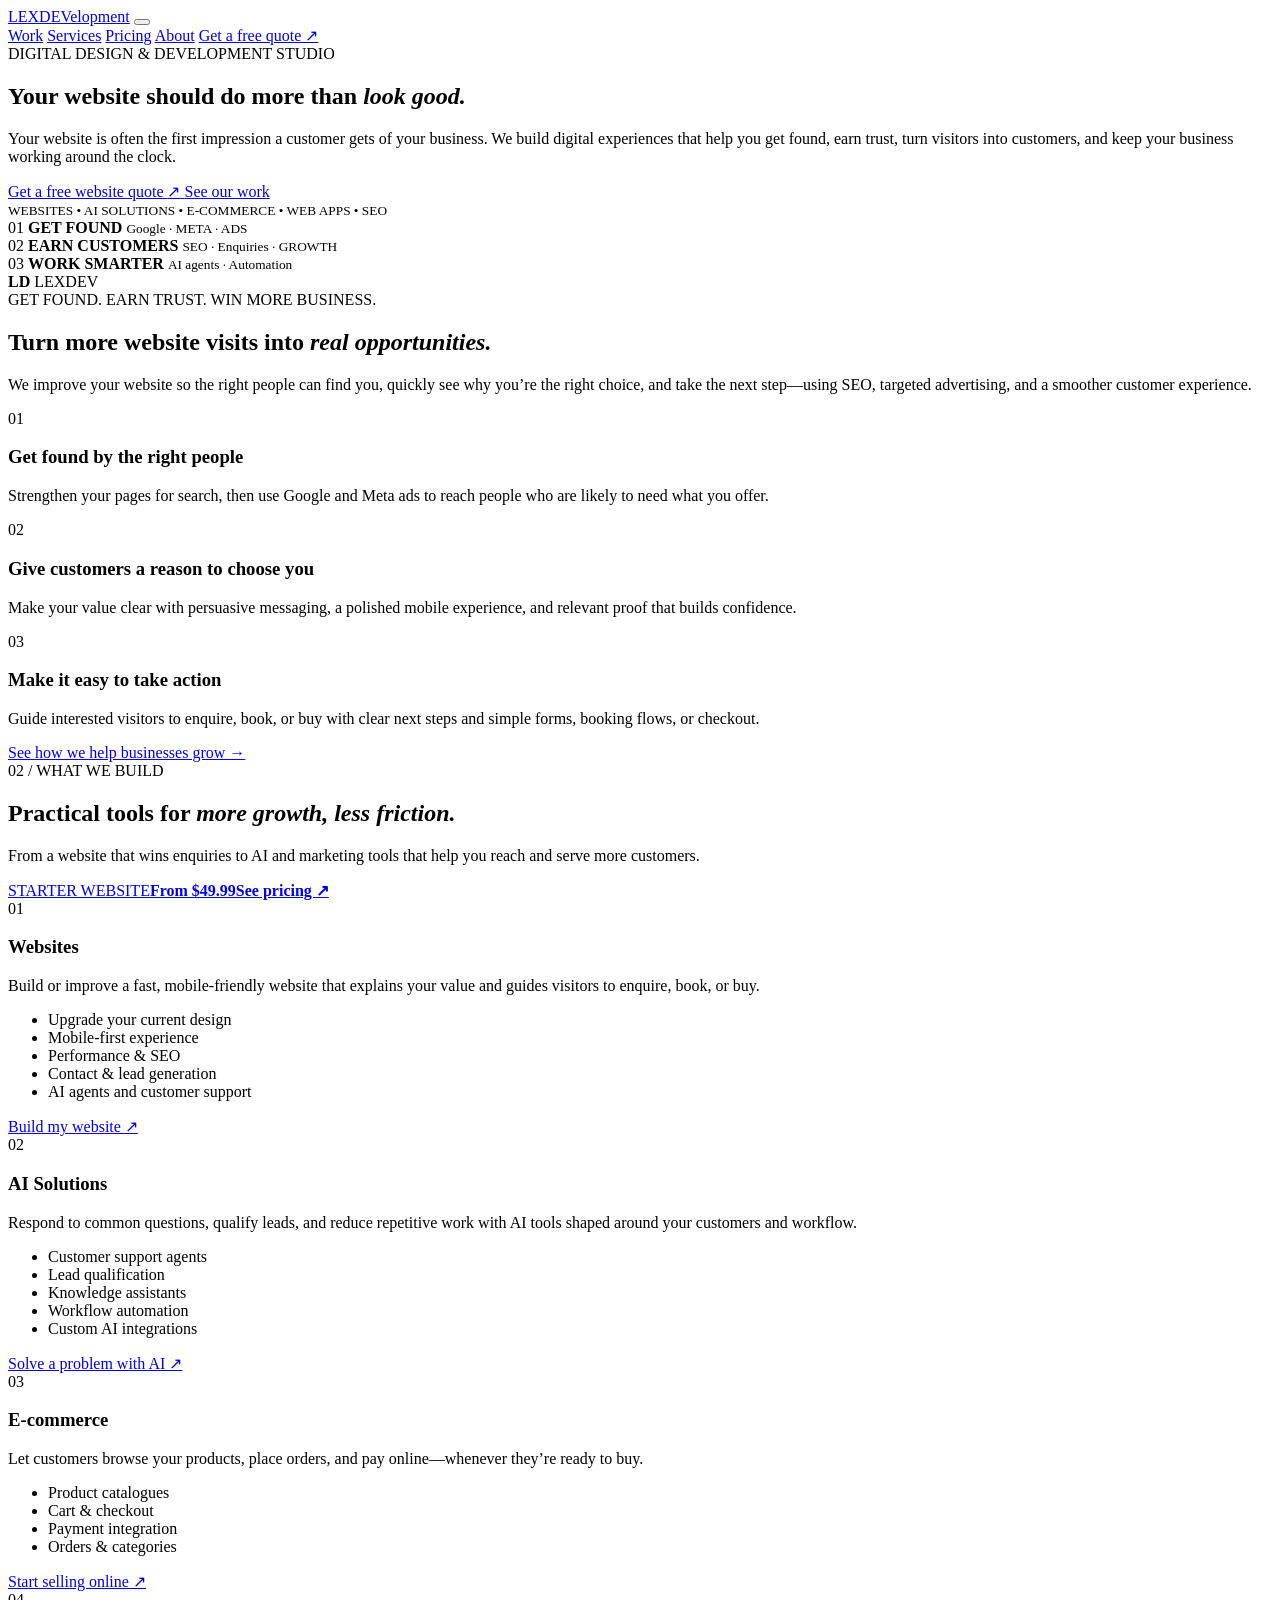
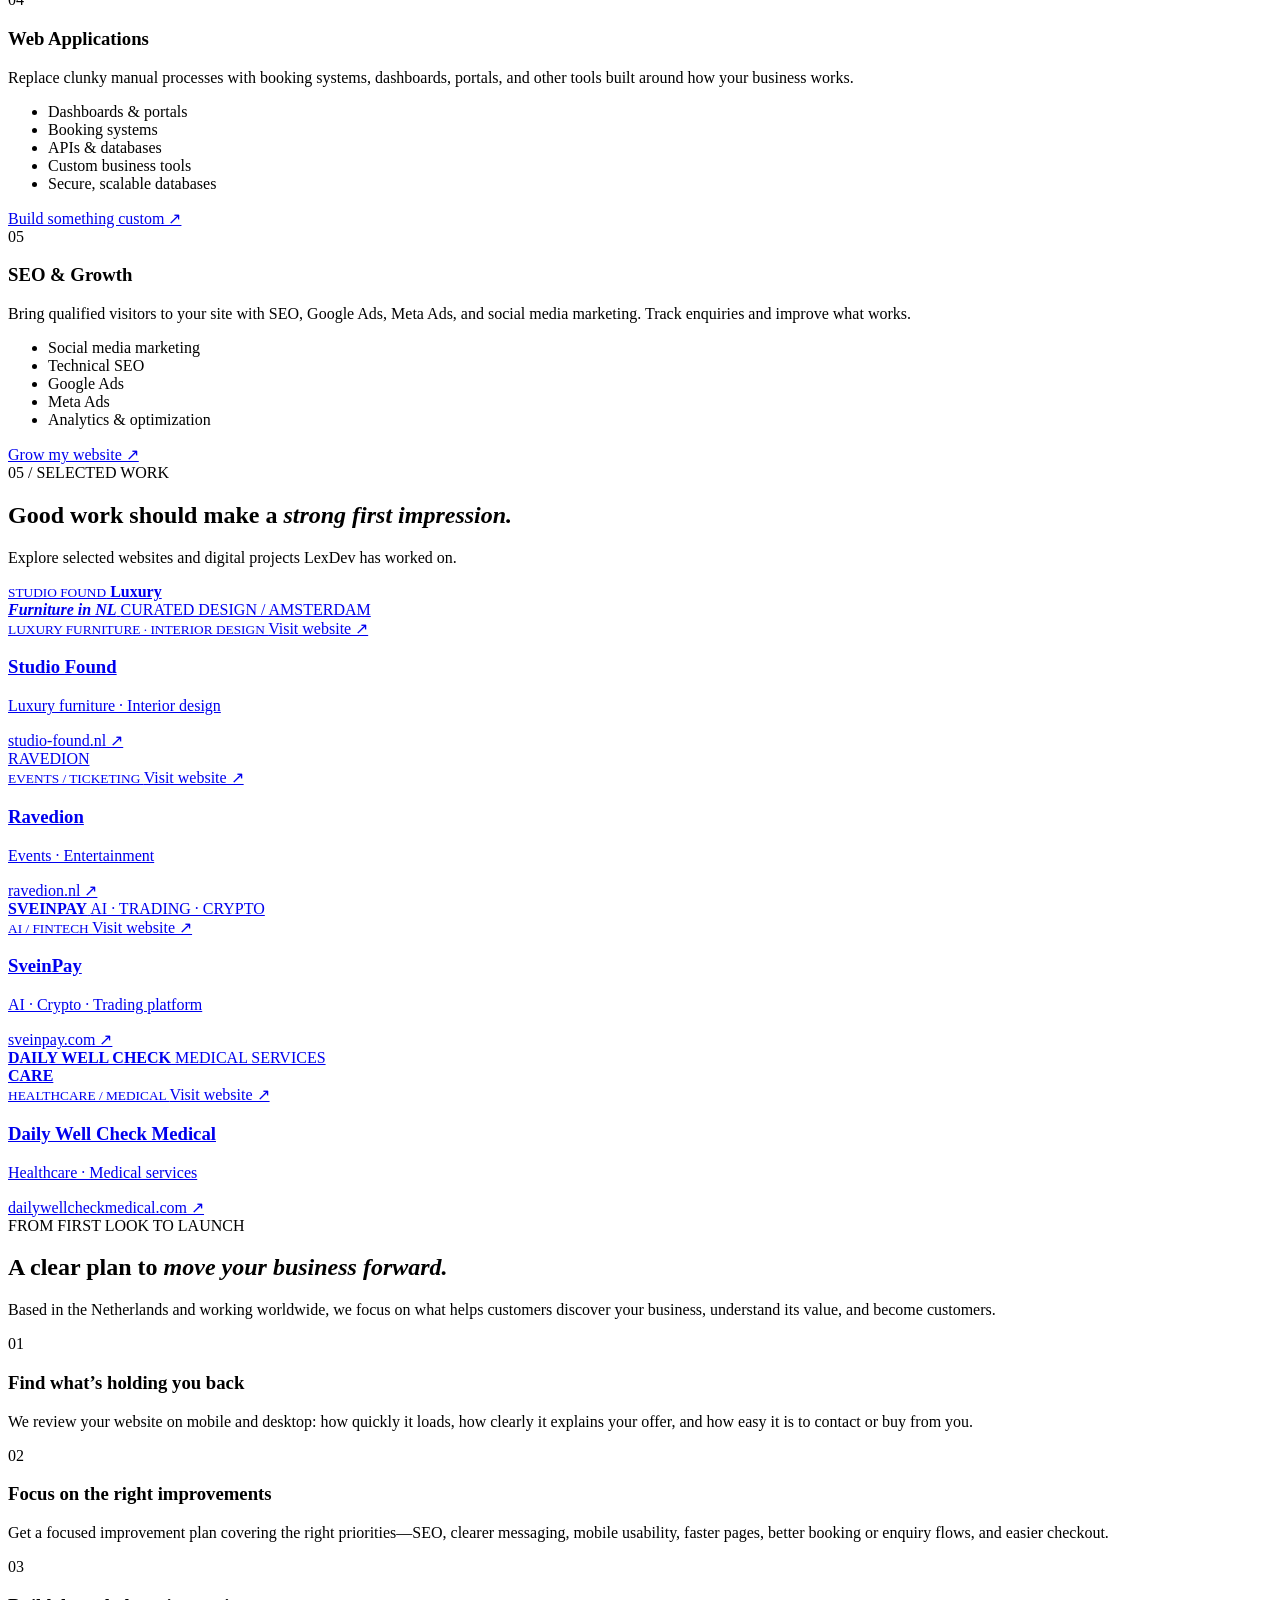
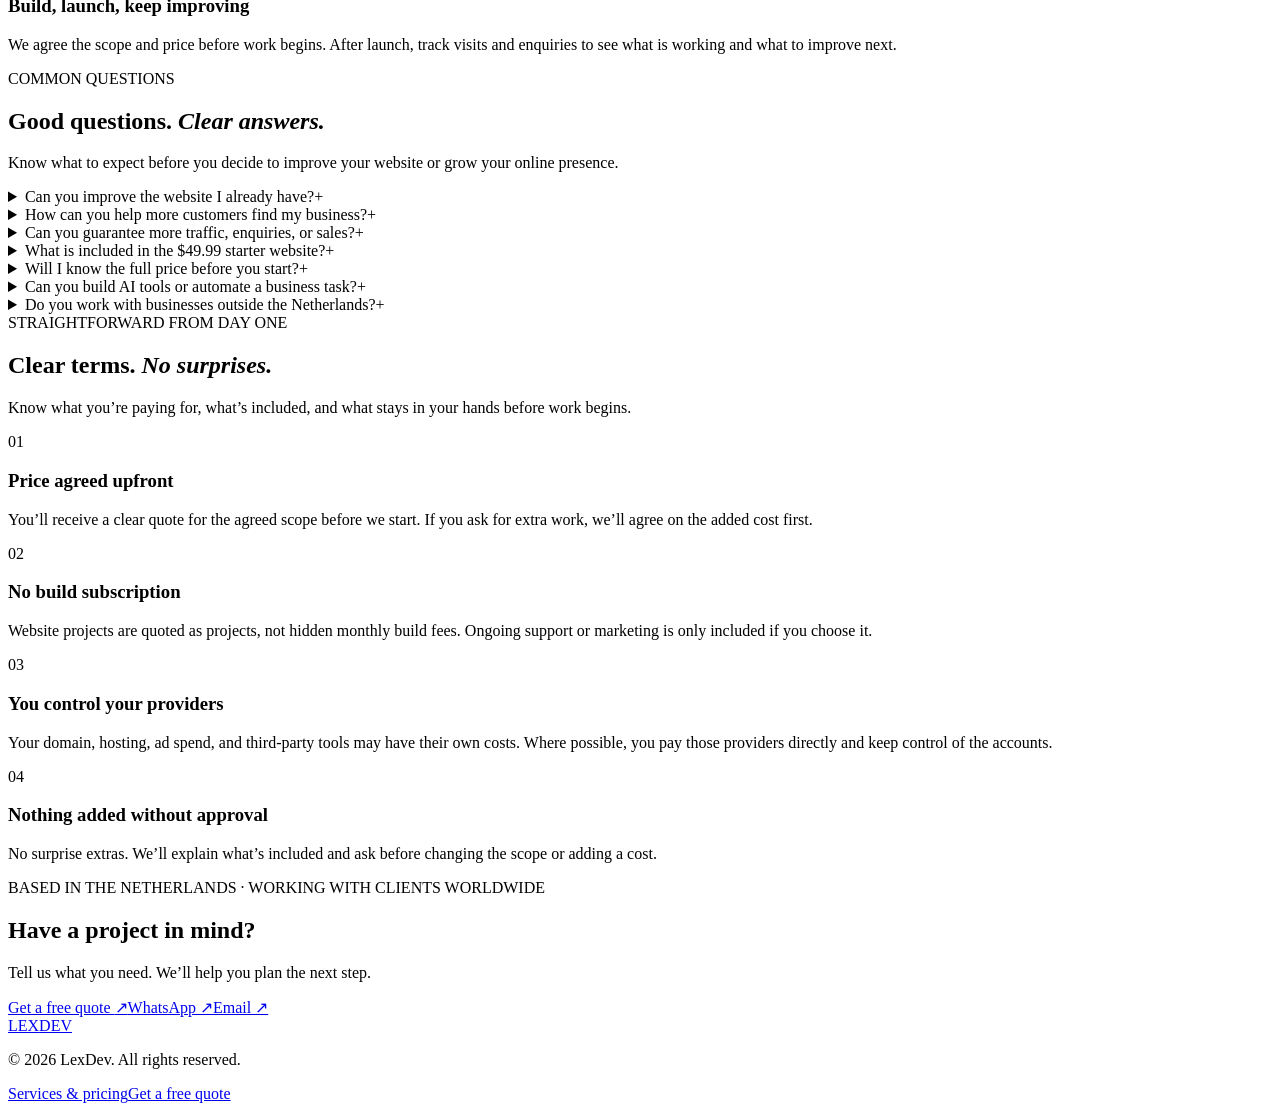
==== index.html @ b981198f "Add files via upload" ====
<!doctype html>
<html lang="en">
<head>
<meta charset="utf-8">
<meta name="viewport" content="width=device-width,initial-scale=1">
<meta name="description" content="LexDev builds and improves websites that help businesses get found, earn customer trust, and turn more visits into enquiries and sales. Based in the Netherlands, working worldwide.">
<meta name="theme-color" content="#f4f2ed">
<meta property="og:title" content="LexDev — Turn your online presence into business growth">
<meta property="og:description" content="Websites, SEO, ads and AI tools to help your business get found, earn trust, and turn more visitors into customers.">
<title>LexDev — Websites that turn visitors into customers</title>
<link rel="preconnect" href="https://fonts.googleapis.com">
<link rel="preconnect" href="https://fonts.gstatic.com" crossorigin>
<link href="https://fonts.googleapis.com/css2?family=DM+Sans:wght@400;500;600;700&family=Space+Grotesk:wght@400;500;600;700&display=swap" rel="stylesheet">
<link rel="stylesheet" href="css/style.css">
</head>

<body>

<div class="scroll-progress" aria-hidden="true"><span></span></div>

<header class="nav">
<a class="brand" href="#top" aria-label="LexDev home">LEX<span>DEVelopment</span></a>

<button class="menu" aria-label="Open menu" aria-expanded="false">
<i></i><i></i>
</button>

<nav>
<a href="#work">Work</a>
<a href="services.html">Services</a>
<a href="services.html#pricing">Pricing</a>
<a href="#about">About</a>
<a class="pill quote-cta" href="quote.html#quoteForm">Get a free quote ↗</a>
</nav>
</header>

<main id="top">

<!-- HERO -->

<section class="hero reveal">

<div class="hero-copy">

<div class="eyebrow">
<b></b> DIGITAL DESIGN & DEVELOPMENT STUDIO
</div>

<h1>
Your website should do more than <em>look good.</em>
</h1>

<p>
Your website is often the first impression a customer gets of your business. We build digital experiences that help you get found, earn trust, turn visitors into customers, and keep your business working around the clock.
</p>

<div class="actions">
<a class="btn dark quote-hero" href="quote.html#quoteForm">
Get a free website quote <span>↗</span>
</a>

<a class="btn" href="#work">
See our work
</a>
</div>

<small>
WEBSITES • AI SOLUTIONS • E-COMMERCE • WEB APPS • SEO
</small>

</div>

<div class="hero-art" aria-hidden="true">

<div class="orbit orbit-a"></div>
<div class="orbit orbit-b"></div>

<div class="mini-card card-one">
<span>01</span>
<b>GET FOUND</b>
<small>Google · META · ADS</small>
</div>

<div class="mini-card card-two">
<span>02</span>
<b>EARN CUSTOMERS</b>
<small>SEO · Enquiries · GROWTH</small>
</div>

<div class="mini-card card-three">
<span>03</span>
<b>WORK SMARTER</b>
<small>AI agents · Automation</small>
</div>

<div class="hero-core">
<strong>LD</strong>
<span>LEXDEV</span>
</div>

</div>

</section>


<!-- CUSTOMER GROWTH -->
<section class="section benefits reveal" id="growth">
  <div class="head">
    <div>
      <label>GET FOUND. EARN TRUST. WIN MORE BUSINESS.</label>
      <h2>Turn more website visits into <em>real opportunities.</em></h2>
    </div>
    <p>We improve your website so the right people can find you, quickly see why you’re the right choice, and take the next step—using SEO, targeted advertising, and a smoother customer experience.</p>
  </div>
  <div class="benefit-grid">
    <article>
      <span>01</span>
      <h3>Get found by the right people</h3>
      <p>Strengthen your pages for search, then use Google and Meta ads to reach people who are likely to need what you offer.</p>
    </article>
    <article>
      <span>02</span>
      <h3>Give customers a reason to choose you</h3>
      <p>Make your value clear with persuasive messaging, a polished mobile experience, and relevant proof that builds confidence.</p>
    </article>
    <article>
      <span>03</span>
      <h3>Make it easy to take action</h3>
      <p>Guide interested visitors to enquire, book, or buy with clear next steps and simple forms, booking flows, or checkout.</p>
    </article>
  </div>
  <a class="text-link growth-link" href="services.html#growth">See how we help businesses grow →</a>
</section>

<!-- SERVICES -->

<section class="section reveal" id="services">

<div class="head">

<div>
<label>02 / WHAT WE BUILD</label>

<h2>
Practical tools for <em>more growth, less friction.</em>
</h2>
</div>

<p>From a website that wins enquiries to AI and marketing tools that help you reach and serve more customers.</p>
<a class="starting-price" href="services.html#pricing"><span>STARTER WEBSITE</span><strong>From $49.99</strong><b>See pricing ↗</b></a>

</div>

<div class="services">

<article>

<span>01</span>

<div>
<h3>Websites</h3>

<p>
Build or improve a fast, mobile-friendly website that explains your value and guides visitors to enquire, book, or buy.
</p>

<ul>
<li>Upgrade your current design</li>
<li>Mobile-first experience</li>
<li>Performance & SEO</li>
<li>Contact & lead generation</li>
<li>AI agents and customer support</li>
</ul>

</div>

<a href="#contact">Build my website ↗</a>

</article>


<article class="featured">

<span>02</span>

<div>

<h3>AI Solutions</h3>

<p>
Respond to common questions, qualify leads, and reduce repetitive work with AI tools shaped around your customers and workflow.
</p>

<ul>
<li>Customer support agents</li>
<li>Lead qualification</li>
<li>Knowledge assistants</li>
<li>Workflow automation</li>
<li>Custom AI integrations</li>

</ul>

</div>

<a href="#contact">Solve a problem with AI ↗</a>

</article>


<article>

<span>03</span>

<div>

<h3>E-commerce</h3>

<p>
Let customers browse your products, place orders, and pay online—whenever they’re ready to buy.
</p>

<ul>
<li>Product catalogues</li>
<li>Cart & checkout</li>
<li>Payment integration</li>
<li>Orders & categories</li>
</ul>

</div>

<a href="#contact">Start selling online ↗</a>

</article>


<article>

<span>04</span>

<div>

<h3>Web Applications</h3>

<p>
Replace clunky manual processes with booking systems, dashboards, portals, and other tools built around how your business works.
</p>

<ul>
<li>Dashboards & portals</li>
<li>Booking systems</li>
<li>APIs & databases</li>
<li>Custom business tools</li>
<li>Secure, scalable databases</li>
</ul>

</div>

<a href="#contact">Build something custom ↗</a>

</article>


<article>

<span>05</span>

<div>

<h3>SEO & Growth</h3>

<p>
Bring qualified visitors to your site with SEO, Google Ads, Meta Ads, and social media marketing. Track enquiries and improve what works.
</p>

<ul>
<li>Social media marketing</li>    
<li>Technical SEO</li>
<li>Google Ads</li>
<li>Meta Ads</li>
<li>Analytics & optimization</li>
</ul>

</div>

<a href="#contact">Grow my website ↗</a>

</article>

</div>

</section>


<!-- WORK -->

<section class="section reveal" id="work">

<div class="head">

<div>

<label>05 / SELECTED WORK</label>

<h2>
Good work should make a <em>strong first impression.</em>
</h2>

</div>

<p>
Explore selected websites and digital projects LexDev has worked on.
</p>

</div>


<div class="projects">

<a class="project-card main-project"
href="https://studio-found.nl/"
target="_blank"
rel="noopener noreferrer"
aria-label="Visit Studio Found website">

<div class="visual studio">

<div class="browser">

<div class="browser-bar">
<i></i><i></i><i></i>
</div>

<div class="browser-content">

<small>STUDIO FOUND</small>

<strong>
Luxury<br>
<em>Furniture in NL</em>
</strong>

<span>
CURATED DESIGN / AMSTERDAM
</span>

</div>

</div>

<small class="corner-label">
LUXURY FURNITURE · INTERIOR DESIGN
</small>

<span class="project-visit">
Visit website ↗
</span>

</div>

<div class="meta">

<div>
<h3>Studio Found</h3>
<p>Luxury furniture · Interior design</p>
</div>

<span>
studio-found.nl ↗
</span>

</div>

</a>


<a class="project-card"
href="https://ravedion.nl/"
target="_blank"
rel="noopener noreferrer"
aria-label="Visit Ravedion website">

<div class="visual rave">

<div class="rave-word">
RAVEDION
</div>

<div class="rave-lines"></div>

<small>
EVENTS / TICKETING
</small>

<span class="project-visit">
Visit website ↗
</span>

</div>

<div class="meta">

<div>
<h3>Ravedion</h3>
<p>Events · Entertainment</p>
</div>

<span>
ravedion.nl ↗
</span>

</div>

</a>


<a class="project-card"
href="https://sveinpay.com/"
target="_blank"
rel="noopener noreferrer"
aria-label="Visit SveinPay website">

<div class="visual svein">

<div class="svein-ui">

<b>SVEINPAY</b>

<span>
AI · TRADING · CRYPTO
</span>

<div class="svein-chart">
<i></i>
<i></i>
<i></i>
<i></i>
<i></i>
</div>

</div>

<small>
AI / FINTECH
</small>

<span class="project-visit">
Visit website ↗
</span>

</div>

<div class="meta">

<div>
<h3>SveinPay</h3>
<p>AI · Crypto · Trading platform</p>
</div>

<span>
sveinpay.com ↗
</span>

</div>

</a>


<a class="project-card"
href="https://dailywellcheckmedical.com/"
target="_blank"
rel="noopener noreferrer"
aria-label="Visit Daily Well Check Medical website">

<div class="visual medical">

<div class="medical-ui">

<b>DAILY WELL CHECK</b>

<span>
MEDICAL SERVICES
</span>

<div class="medical-card">
<i></i>
<strong>CARE</strong>
</div>

</div>

<small>
HEALTHCARE / MEDICAL
</small>

<span class="project-visit">
Visit website ↗
</span>

</div>

<div class="meta">

<div>
<h3>Daily Well Check Medical</h3>
<p>Healthcare · Medical services</p>
</div>

<span>
dailywellcheckmedical.com ↗
</span>

</div>

</a>

</div>

</section>


<!-- PERSONAL APPROACH -->
<section class="section reveal approach-section" id="approach">
  <div class="head">
    <div><label>FROM FIRST LOOK TO LAUNCH</label><h2>A clear plan to <em>move your business forward.</em></h2></div>
    <p>Based in the Netherlands and working worldwide, we focus on what helps customers discover your business, understand its value, and become customers.</p>
  </div>
  <div class="approach-grid">
    <article><span>01</span><h3>Find what’s holding you back</h3><p>We review your website on mobile and desktop: how quickly it loads, how clearly it explains your offer, and how easy it is to contact or buy from you.</p></article>
    <article><span>02</span><h3>Focus on the right improvements</h3><p>Get a focused improvement plan covering the right priorities—SEO, clearer messaging, mobile usability, faster pages, better booking or enquiry flows, and easier checkout.</p></article>
    <article><span>03</span><h3>Build, launch, keep improving</h3><p>We agree the scope and price before work begins. After launch, track visits and enquiries to see what is working and what to improve next.</p></article>
  </div>
</section>

<!-- FAQ -->
<section class="section reveal faq">
  <div class="head">
    <div><label>COMMON QUESTIONS</label><h2>Good questions. <em>Clear answers.</em></h2></div>
    <p>Know what to expect before you decide to improve your website or grow your online presence.</p>
  </div>
  <div class="faq-list">
    <details>
      <summary>Can you improve the website I already have?<span>+</span></summary>
      <p>Yes. We can review your current site and recommend practical improvements to its design, mobile experience, speed, search setup, and enquiry or booking flow. If a rebuild makes more sense, we’ll explain why before you decide.</p>
    </details>
    <details>
      <summary>How can you help more customers find my business?<span>+</span></summary>
      <p>We can improve your site’s structure and content for search, then use Google or Meta ads to reach relevant audiences. SEO typically takes time, and ad results depend on your offer, audience, budget, and competition.</p>
    </details>
    <details>
      <summary>Can you guarantee more traffic, enquiries, or sales?<span>+</span></summary>
      <p>No one can honestly guarantee a specific result. We improve the parts we can control—visibility setup, message clarity, mobile usability, and the path to contact or buy—and can use analytics to see what to improve next.</p>
    </details>
    <details>
      <summary>What is included in the $49.99 starter website?<span>+</span></summary>
      <p>It starts with a one-page, mobile-friendly site for a simple business introduction, contact links, basic on-page SEO setup, and one revision. Extra pages, custom features, content creation, hosting, domain, and third-party tools may cost extra; we’ll agree on any additional costs before work begins.</p>
    </details>
    <details>
      <summary>Will I know the full price before you start?<span>+</span></summary>
      <p>Yes. We’ll confirm the project scope and price first. If you request work beyond the agreed scope, we’ll explain the cost and get your approval before proceeding. Domain, hosting, advertising, and third-party services may have separate provider fees.</p>
    </details>
    <details>
      <summary>Can you build AI tools or automate a business task?<span>+</span></summary>
      <p>Yes. We can explore AI assistants, workflow automation, integrations, and custom web apps for tasks such as answering common questions, qualifying enquiries, or moving information between tools. We’ll first check that the proposed solution fits the problem.</p>
    </details>
    <details>
      <summary>Do you work with businesses outside the Netherlands?<span>+</span></summary>
      <p>Yes. LexDev is based in the Netherlands and works with clients worldwide. We can discuss your goals remotely and agree on the best way to communicate throughout the project.</p>
    </details>
  </div>
</section>

<!-- PRICING PROMISE -->
<section class="section reveal promise-section" id="our-promise">
  <div class="head">
    <div>
      <label>STRAIGHTFORWARD FROM DAY ONE</label>
      <h2>Clear terms. <em>No surprises.</em></h2>
    </div>
    <p>Know what you’re paying for, what’s included, and what stays in your hands before work begins.</p>
  </div>
  <div class="promise-grid">
    <article><span>01</span><h3>Price agreed upfront</h3><p>You’ll receive a clear quote for the agreed scope before we start. If you ask for extra work, we’ll agree on the added cost first.</p></article>
    <article><span>02</span><h3>No build subscription</h3><p>Website projects are quoted as projects, not hidden monthly build fees. Ongoing support or marketing is only included if you choose it.</p></article>
    <article><span>03</span><h3>You control your providers</h3><p>Your domain, hosting, ad spend, and third-party tools may have their own costs. Where possible, you pay those providers directly and keep control of the accounts.</p></article>
    <article><span>04</span><h3>Nothing added without approval</h3><p>No surprise extras. We’ll explain what’s included and ask before changing the scope or adding a cost.</p></article>
  </div>
</section>

<section class="section compact-contact" id="about">
  <div><span class="origin-note">BASED IN THE NETHERLANDS · WORKING WITH CLIENTS WORLDWIDE</span><h2>Have a project in mind?</h2><p>Tell us what you need. We’ll help you plan the next step.</p></div>
  <div class="compact-contact-actions" id="contact"><a class="btn dark" href="quote.html#quoteForm">Get a free quote <span>↗</span></a><a class="whatsapp" href="https://wa.me/2340000000000" target="_blank" rel="noopener">WhatsApp ↗</a><a class="whatsapp" href="mailto:alexanderarinze@gmail.com">Email ↗</a></div>
</section>
</main>


<footer><a class="brand" href="#top">LEX<span>DEV</span></a><p>© 2026 LexDev. All rights reserved.</p><div><a href="services.html">Services & pricing</a><a href="quote.html#quoteForm">Get a free quote</a></div></footer>
<script src="js/main.js"></script>
</body>
</html>
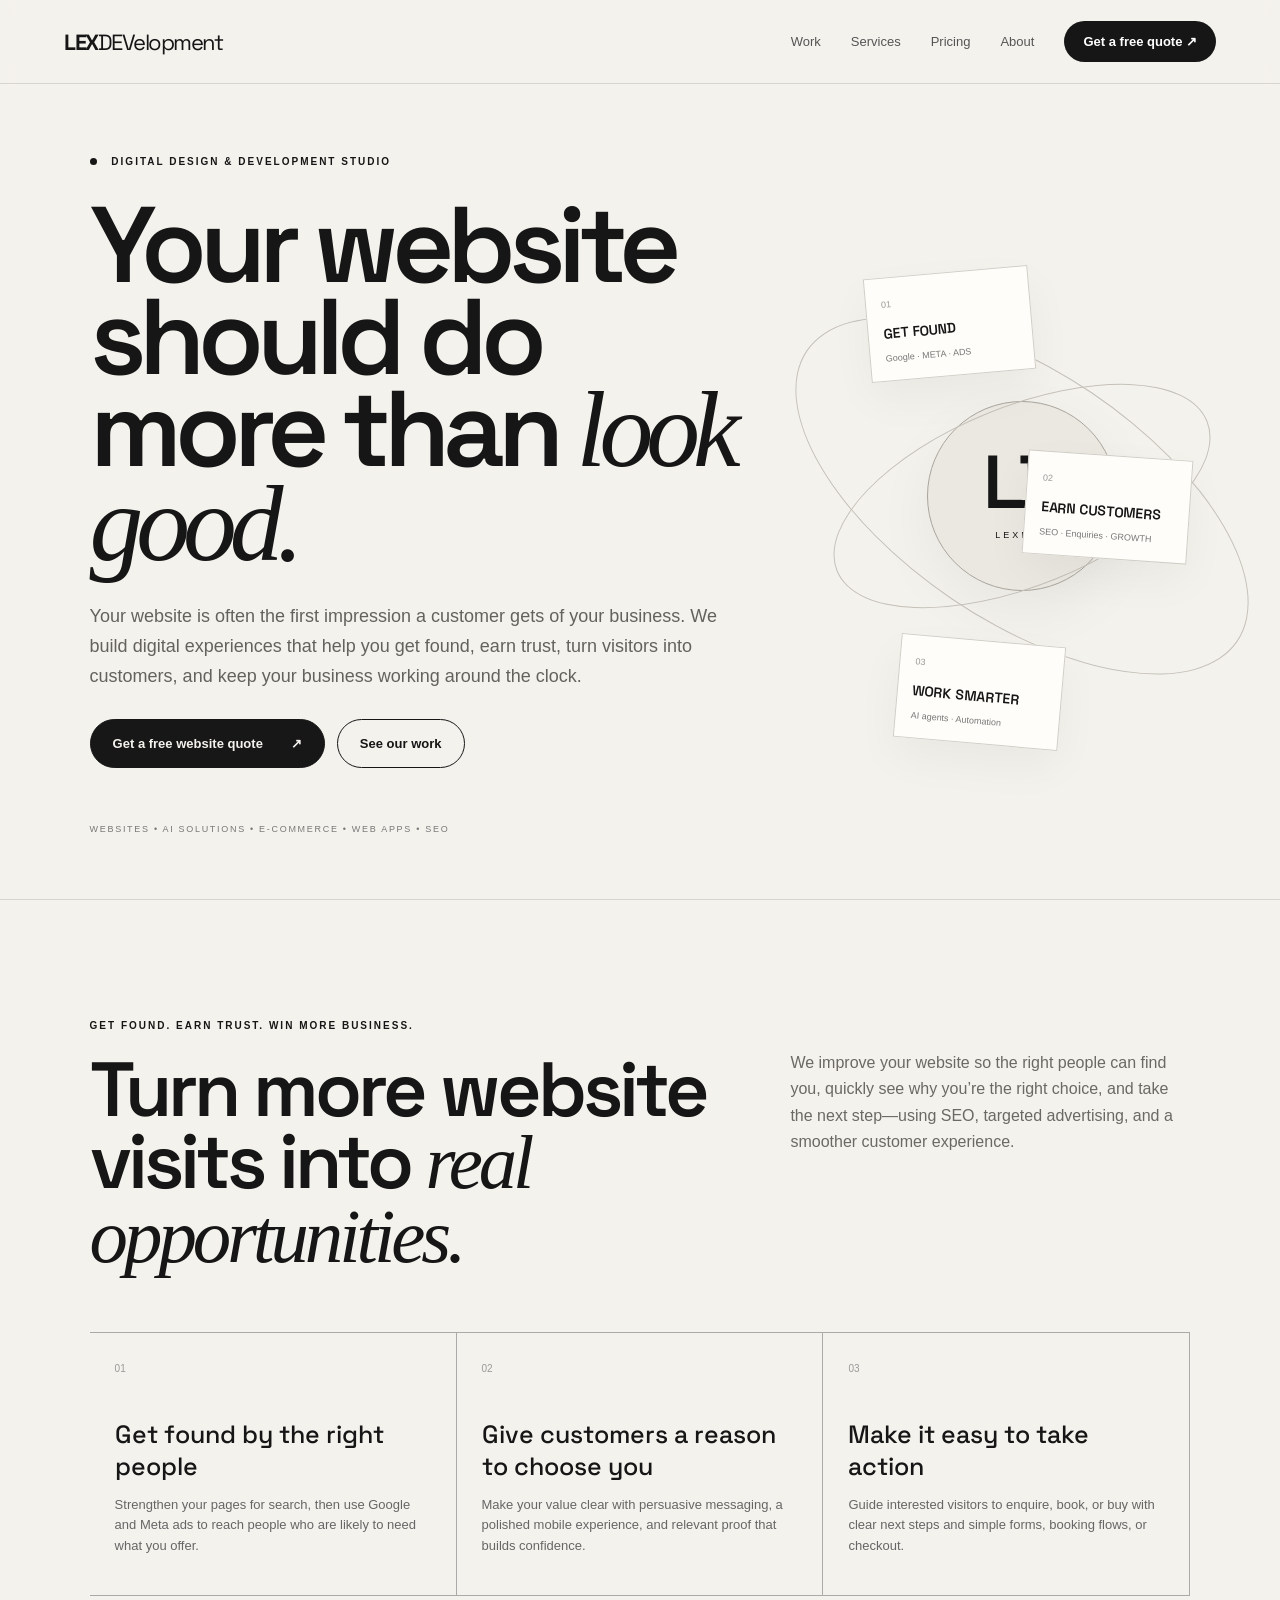
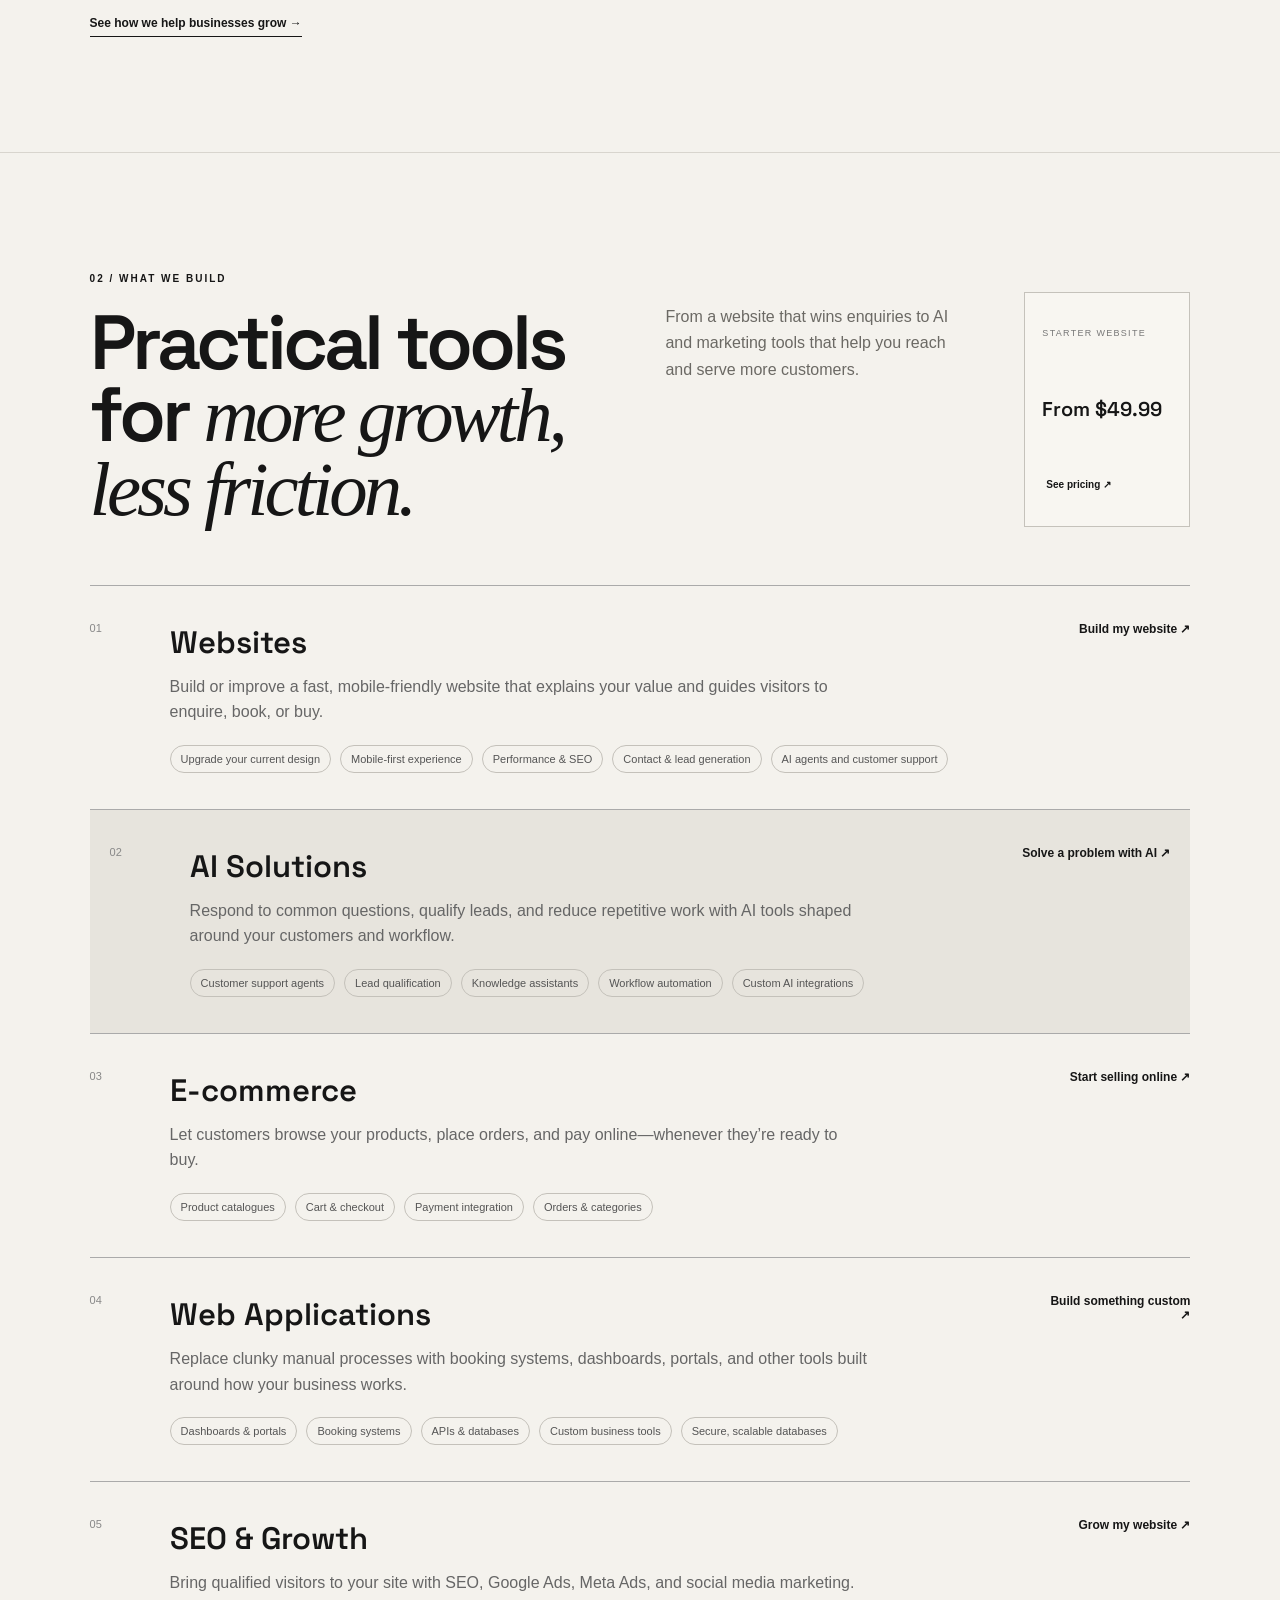
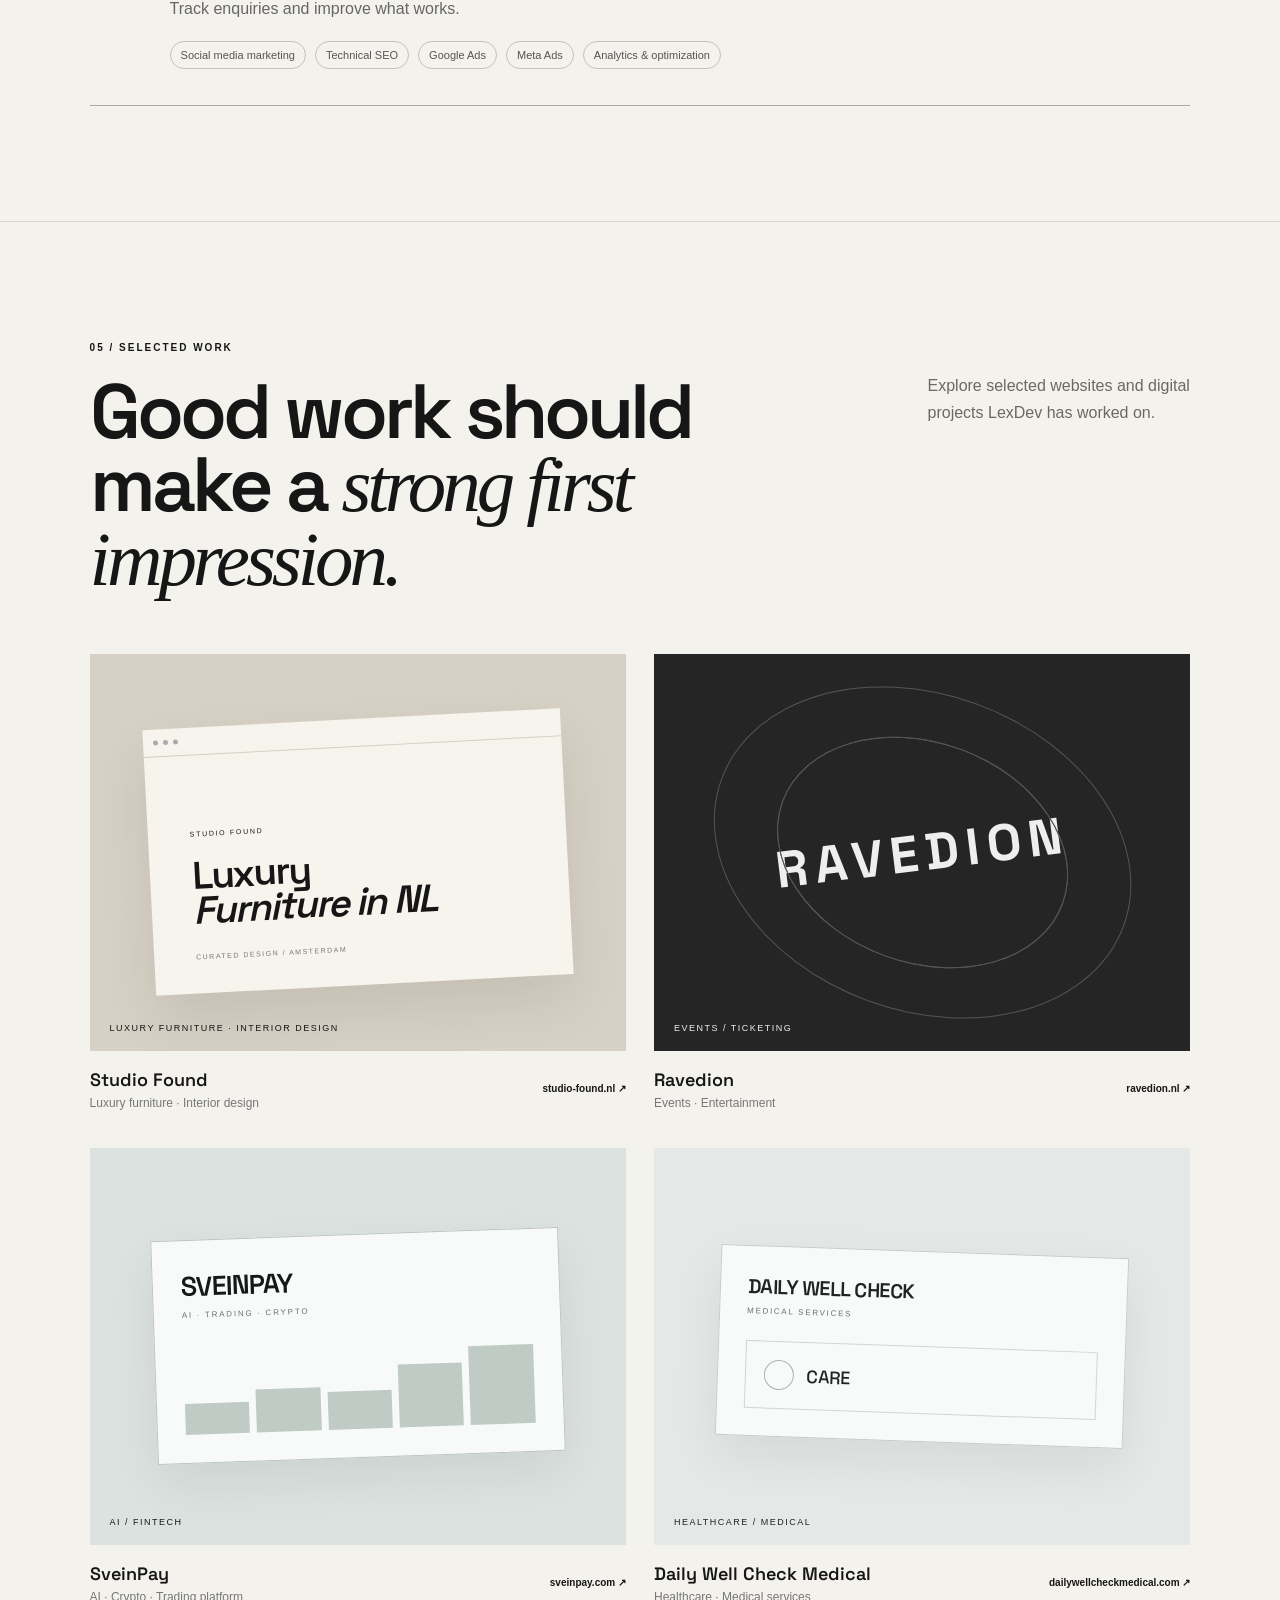
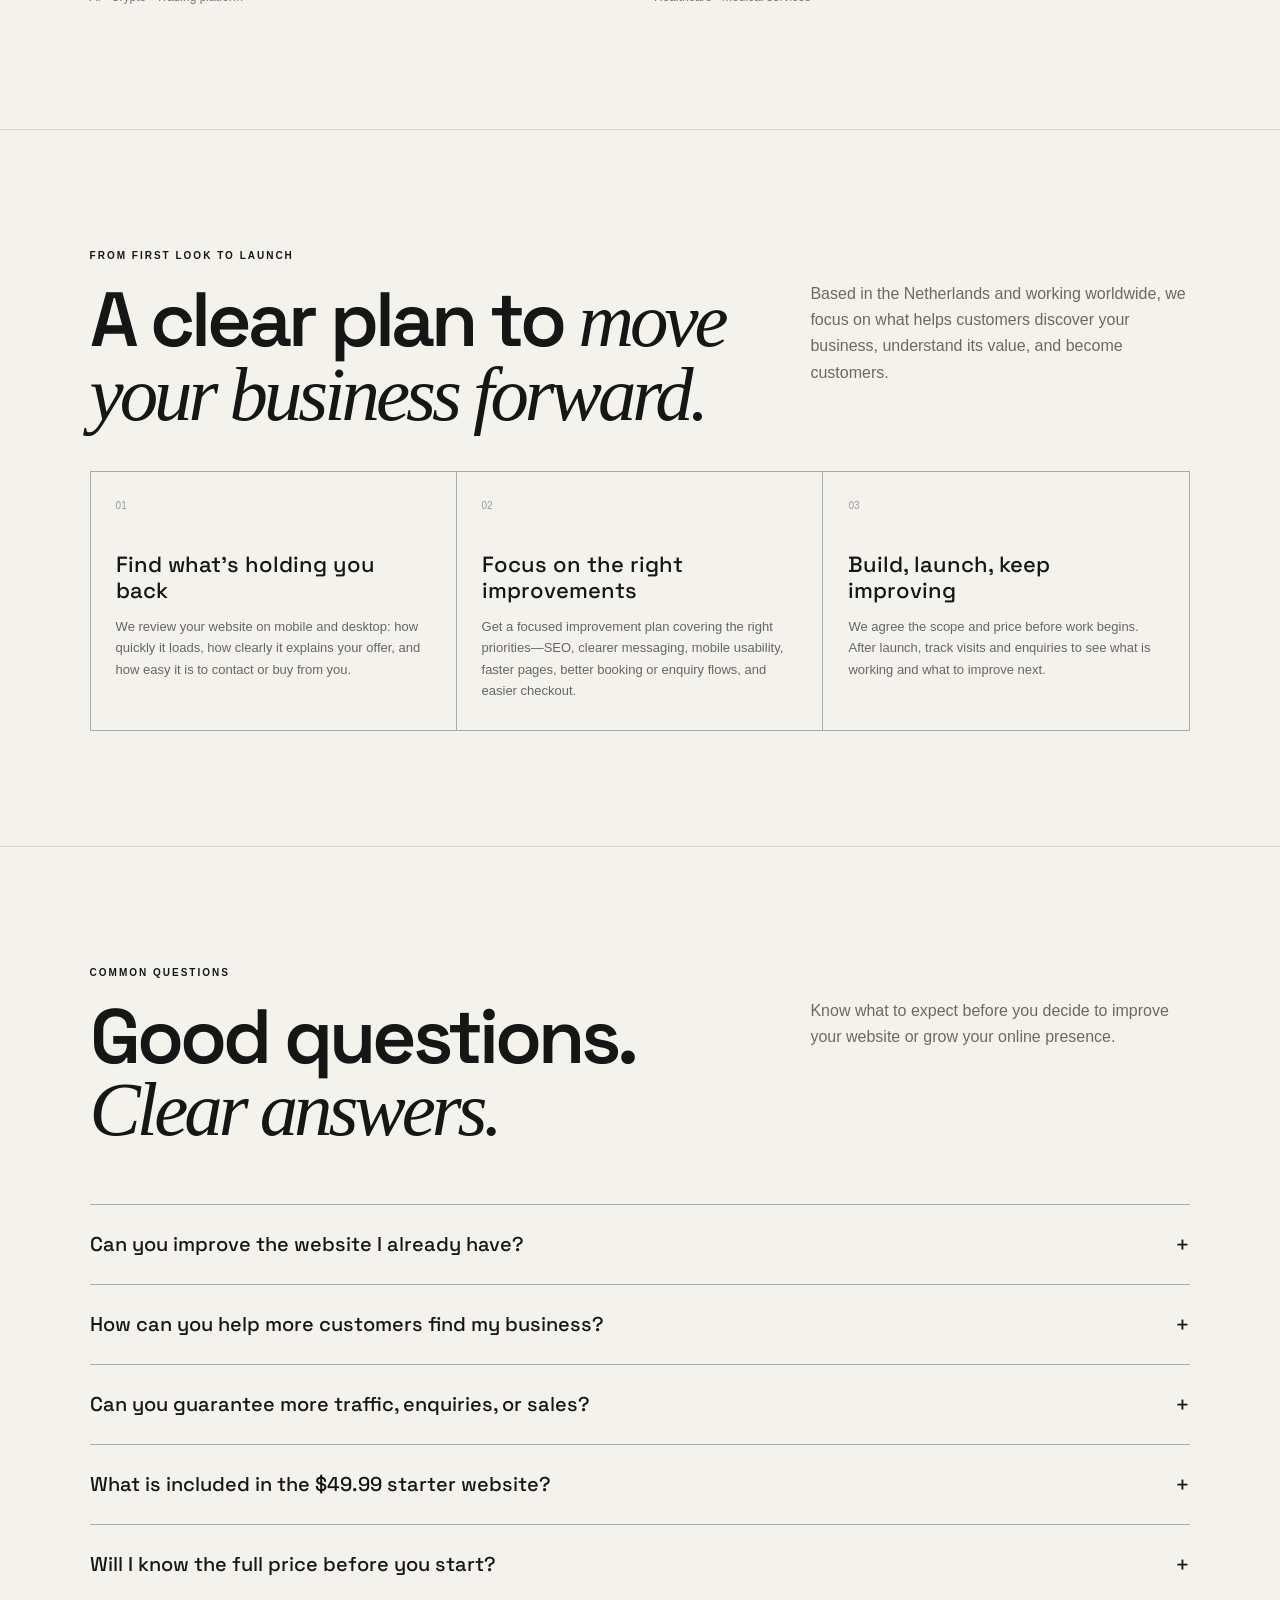
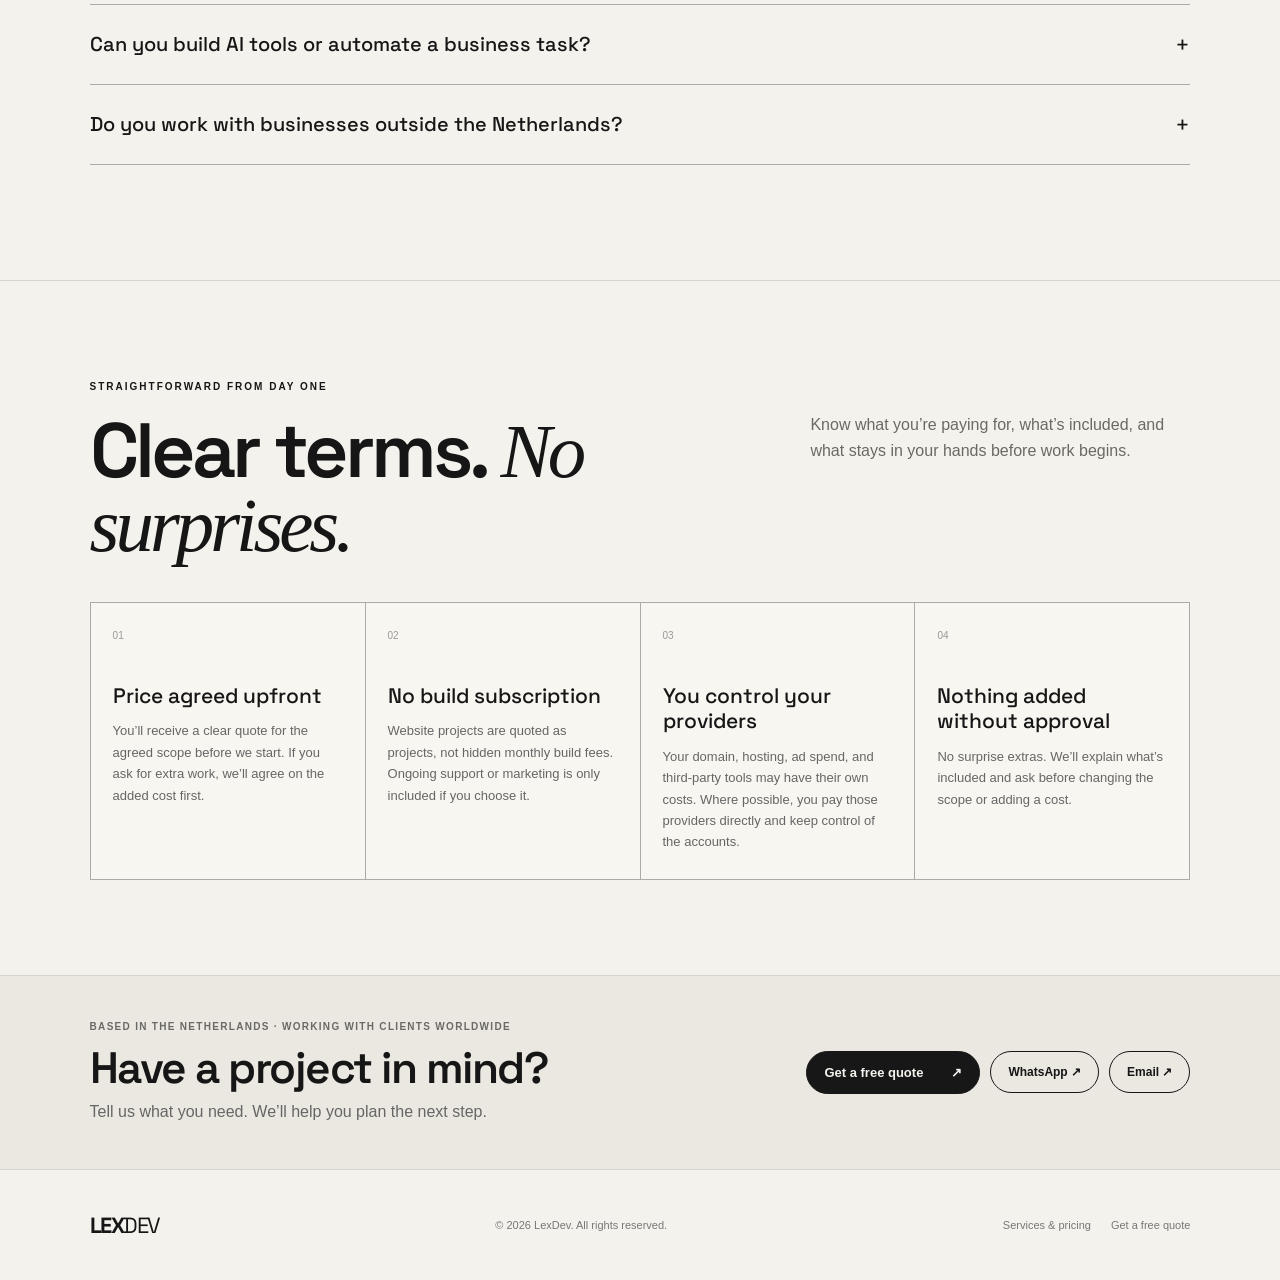
==== commit d174c4cb: "Fix homepage asset links for GitHub Pages" ====
--- a/index.html
+++ b/index.html
@@ -11,7 +11,7 @@
 <link rel="preconnect" href="https://fonts.googleapis.com">
 <link rel="preconnect" href="https://fonts.gstatic.com" crossorigin>
 <link href="https://fonts.googleapis.com/css2?family=DM+Sans:wght@400;500;600;700&family=Space+Grotesk:wght@400;500;600;700&display=swap" rel="stylesheet">
-<link rel="stylesheet" href="css/style.css">
+<link rel="stylesheet" href="style.css">
 </head>
 
 <body>
@@ -594,6 +594,6 @@
 
 
 <footer><a class="brand" href="#top">LEX<span>DEV</span></a><p>© 2026 LexDev. All rights reserved.</p><div><a href="services.html">Services & pricing</a><a href="quote.html#quoteForm">Get a free quote</a></div></footer>
-<script src="js/main.js"></script>
+<script src="main.js"></script>
 </body>
-</html>+</html>
--- a/style.css
+++ b/style.css
@@ -0,0 +1,51 @@
+*{box-sizing:border-box}html{scroll-behavior:smooth}body{margin:0;background:#f4f2ed;color:#161616;font-family:"DM Sans",sans-serif;overflow-x:hidden}a{text-decoration:none;color:inherit}.scroll-progress{position:fixed;top:0;left:0;width:100%;height:3px;z-index:100;background:transparent}.scroll-progress span{display:block;width:0;height:100%;background:#161616}.nav{height:84px;padding:0 5vw;border-bottom:1px solid #d8d5ce;display:flex;align-items:center;justify-content:space-between;position:sticky;top:0;z-index:10;background:#f4f2edee;backdrop-filter:blur(12px)}.brand{font:700 22px "Space Grotesk";letter-spacing:-1.5px}.brand span{font-weight:400}.nav nav{display:flex;align-items:center;gap:30px;font-size:13px}.nav nav>a:not(.pill){color:#555;transition:color .2s}.nav nav>a:not(.pill):hover{color:#161616}.pill{background:#161616;color:#fff;border-radius:99px;padding:13px 19px}.menu{display:none}.hero{min-height:calc(100vh - 84px);padding:7vh 7vw 6vh;display:grid;grid-template-columns:minmax(0,1.35fr) minmax(320px,.65fr);align-items:center;gap:5vw;border-bottom:1px solid #d8d5ce}.eyebrow,label{font-size:10px;font-weight:700;letter-spacing:2px}.eyebrow b{display:inline-block;width:7px;height:7px;border-radius:50%;background:#161616;margin-right:10px}.hero h1{font:600 clamp(56px,8.4vw,132px)/.86 "Space Grotesk";letter-spacing:-7px;max-width:1120px;margin:32px 0}.hero em,h2 em,.hero-core em{font-family:Georgia,serif;font-weight:400}.hero>p,.hero-copy>p{font-size:18px;line-height:1.65;color:#64625d;max-width:650px}.actions{display:flex;gap:12px;margin:28px 0 50px}.btn{border:1px solid #161616;border-radius:999px;padding:16px 22px;font-size:13px;font-weight:700;display:inline-flex;justify-content:center;align-items:center;gap:28px;cursor:pointer;transition:transform .25s,background .25s,color .25s}.btn:hover{transform:translateY(-3px)}.dark{background:#161616;color:#fff}.hero>small,.hero-copy>small{font-size:9px;letter-spacing:1.7px;color:#777}.hero-art{height:min(590px,70vh);min-height:390px;position:relative;display:grid;place-items:center}.hero-core{width:190px;height:190px;border:1px solid #a9a59d;border-radius:50%;display:flex;flex-direction:column;align-items:center;justify-content:center;background:#ebe8e1;box-shadow:0 20px 60px #0000000d;animation:float 5s ease-in-out infinite}.hero-core strong{font:600 75px/.8 "Space Grotesk";letter-spacing:-7px}.hero-core span{font-size:9px;letter-spacing:3px;margin-top:18px}.orbit{position:absolute;border:1px solid #c5c1b9;border-radius:50%;transform:rotate(-22deg)}.orbit-a{width:400px;height:180px}.orbit-b{width:520px;height:250px;transform:rotate(34deg)}.mini-card{position:absolute;width:165px;padding:15px;background:#fffdfa;border:1px solid #d1cec7;box-shadow:0 18px 45px #0000000b;animation:float 6s ease-in-out infinite}.mini-card span{font-size:9px;color:#999}.mini-card b{display:block;font:600 14px "Space Grotesk";margin:13px 0 5px}.mini-card small{font-size:9px;color:#777}.card-one{top:12%;left:4%;transform:rotate(-5deg)}.card-two{right:0;top:43%;transform:rotate(4deg);animation-delay:-2s}.card-three{left:13%;bottom:8%;transform:rotate(5deg);animation-delay:-4s}@keyframes float{0%,100%{translate:0 0}50%{translate:0 -10px}}.section{padding:115px 7vw;border-bottom:1px solid #d8d5ce}.head{display:flex;justify-content:space-between;gap:50px;margin-bottom:58px}.head h2,.dark h2{font:600 clamp(44px,6vw,82px)/.94 "Space Grotesk";letter-spacing:-4px;margin:20px 0 0}.head>p{max-width:380px;color:#6b6964;line-height:1.65;margin-top:36px}.split-title{max-width:780px}.split-title h2{font:600 clamp(46px,6.5vw,88px)/.94 "Space Grotesk";letter-spacing:-4px;margin:22px 0 0}.intro{display:grid;grid-template-columns:1fr 1.1fr;gap:8vw;align-items:start}.lead{font:500 clamp(22px,2.4vw,32px)/1.35 "Space Grotesk";max-width:650px;margin:0 0 45px}.comparison{display:grid;grid-template-columns:1fr 45px 1fr;gap:20px;border-top:1px solid #aaa;padding-top:22px}.comparison b{font-size:10px;letter-spacing:1.8px}.comparison p{font-size:13px;line-height:1.6;color:#6b6964}.comparison .arrow{font:30px "Space Grotesk";text-align:center;color:#999}.comparison .with-site{padding:0 0 0 20px;border-left:1px solid #aaa}.benefit-grid{display:grid;grid-template-columns:repeat(3,1fr);border-top:1px solid #aaa}.benefit-grid article{min-height:220px;padding:25px;border-right:1px solid #aaa;border-bottom:1px solid #aaa;transition:background .25s,transform .25s}.benefit-grid article:hover{background:#e9e6df;transform:translateY(-3px)}.benefit-grid span{font-size:10px;color:#999}.benefit-grid h3{font:500 25px "Space Grotesk";margin:58px 0 10px}.benefit-grid p{font-size:13px;line-height:1.6;color:#666;max-width:310px}.social-card{background:#1b1b1a;color:#f4f2ed;padding:70px;display:grid;grid-template-columns:1.2fr .8fr;gap:40px;position:relative;overflow:hidden}.social-card:after{content:"";position:absolute;width:320px;height:320px;border:1px solid #555;border-radius:50%;right:-100px;bottom:-180px}.social-card label{color:#999}.social-card h2{font:600 clamp(42px,5.2vw,70px)/.96 "Space Grotesk";letter-spacing:-4px;margin:25px 0 0}.social-card p{color:#aaa;line-height:1.7;align-self:end;max-width:470px}.social-points{grid-column:1/-1;display:flex;gap:10px;flex-wrap:wrap;margin-top:25px}.social-points span{border:1px solid #555;border-radius:99px;padding:9px 12px;font-size:9px;letter-spacing:1.5px;color:#bbb}.services{border-top:1px solid #aaa}.services article{display:grid;grid-template-columns:55px 1fr 150px;gap:25px;padding:36px 0;border-bottom:1px solid #aaa}.services article>span{font-size:11px;color:#888}.services h3{font:600 31px "Space Grotesk";margin:0 0 12px}.services p{max-width:700px;color:#666;line-height:1.6;margin:0 0 20px}.services ul{display:flex;gap:9px;flex-wrap:wrap;padding:0;margin:0;list-style:none}.services li{font-size:11px;color:#555;border:1px solid #c4c1ba;border-radius:99px;padding:7px 10px}.services article>a{font-size:12px;font-weight:700;text-align:right}.services .featured{padding-left:20px;padding-right:20px;background:#e7e4dd}.ai-feature{display:grid;grid-template-columns:1fr 1fr;gap:8vw;align-items:center}.ai-copy h2{font:600 clamp(45px,5.8vw,78px)/.94 "Space Grotesk";letter-spacing:-4px;margin:24px 0}.ai-copy p{color:#666;line-height:1.7;max-width:550px}.text-link{display:inline-block;font-size:12px;font-weight:700;margin-top:20px;border-bottom:1px solid #161616;padding-bottom:6px}.ai-demo{background:#20201f;color:#eee;min-height:400px;padding:0;box-shadow:20px 25px 70px #00000018;transform:rotate(1deg)}.window-top{height:48px;border-bottom:1px solid #444;display:flex;align-items:center;gap:7px;padding:0 18px}.window-top span{width:7px;height:7px;border-radius:50%;background:#777}.window-top b{font-size:9px;color:#888;margin-left:auto;letter-spacing:1px}.chat{padding:45px 35px}.bubble{max-width:78%;padding:14px 16px;margin-bottom:18px;font-size:12px;line-height:1.5}.bubble.user{margin-left:auto;background:#eee;color:#222}.bubble.bot{background:#333;color:#ddd}.bubble.bot i{display:inline-block;width:7px;height:7px;border-radius:50%;background:#bbb;margin-right:7px}.typing{display:flex;gap:5px;margin-top:30px}.typing span{width:5px;height:5px;background:#777;border-radius:50%;animation:pulse 1s infinite}.typing span:nth-child(2){animation-delay:.15s}.typing span:nth-child(3){animation-delay:.3s}@keyframes pulse{50%{opacity:.25;transform:translateY(-3px)}}.industry-list{display:flex;flex-wrap:wrap;gap:10px}.industry-list span{font:500 18px "Space Grotesk";border:1px solid #c5c2bb;padding:15px 18px;background:#f8f6f1;transition:background .2s,transform .2s}.industry-list span:hover{background:#e8e5de;transform:translateY(-2px)}.projects{display:grid;grid-template-columns:1.25fr .75fr;gap:45px}.main-project{grid-row:span 2}.visual{height:380px;display:flex;align-items:center;justify-content:center;position:relative;overflow:hidden}.main-project .visual{height:650px}.visual small{position:absolute;bottom:18px;left:20px;font-size:9px;letter-spacing:1.5px}.studio{background:#d7d0c5}.browser{width:78%;height:67%;background:#f7f4ed;box-shadow:0 25px 55px #00000016;transform:rotate(-3deg);transition:transform .5s}.visual:hover .browser{transform:rotate(-1deg) translateY(-5px)}.browser-bar{height:28px;border-bottom:1px solid #d5d0c7;display:flex;align-items:center;gap:5px;padding:0 10px}.browser-bar i{width:5px;height:5px;border-radius:50%;background:#aaa}.browser-content{padding:16% 10%}.browser-content small{position:static;font-size:7px;letter-spacing:1.7px}.browser-content strong{display:block;font:600 clamp(28px,3vw,47px)/.9 "Space Grotesk";letter-spacing:-2px;margin:18px 0}.browser-content span{font-size:7px;letter-spacing:1.5px;color:#777}.corner-label{z-index:2}.rave{background:#252525;color:#eee}.rave-word{font:700 clamp(25px,4vw,55px) "Space Grotesk";letter-spacing:7px;transform:rotate(-7deg)}.rave-lines{position:absolute;width:80%;height:80%;border:1px solid #555;border-radius:50%;transform:rotate(20deg)}.rave-lines:before,.rave-lines:after{content:"";position:absolute;inset:15%;border:1px solid #555;border-radius:50%}.market{background:#d9ddd7}.market-ui{width:76%;background:#f7f7f2;border:1px solid #c1c5be;padding:25px;box-shadow:0 20px 50px #00000012;transform:rotate(3deg)}.market-ui b{font:600 25px "Space Grotesk";display:block}.market-ui>span{font-size:10px;color:#777}.market-ui>div{display:flex;gap:7px;margin-top:30px}.market-ui i{height:55px;flex:1;background:#d9ddd7}.meta{display:flex;justify-content:space-between;align-items:flex-end;padding:17px 0 10px}.meta h3{margin:0 0 5px;font:600 18px "Space Grotesk"}.meta p{margin:0;color:#777;font-size:12px}.meta>a{font-size:12px;font-weight:700}.approach{display:grid;grid-template-columns:1fr 1fr;gap:9vw}.statement h2{font:600 clamp(43px,5.7vw,76px)/.94 "Space Grotesk";letter-spacing:-4px;margin-top:25px}.principles{display:grid;grid-template-columns:1fr 1fr;gap:35px}.principles>div{border-top:1px solid #aaa;padding-top:17px}.principles b{font-size:11px;color:#888}.principles h3{font:500 23px "Space Grotesk";margin:55px 0 10px}.principles p{font-size:14px;line-height:1.6;color:#666}.dark{background:#171717;color:#f4f2ed}.dark label{color:#999}.dark h2{margin:20px 0 70px}.steps{display:grid;grid-template-columns:repeat(4,1fr);gap:35px}.steps>div{border-top:1px solid #555;padding-top:18px}.steps b{color:#999;font-size:11px}.steps h3{font:500 22px "Space Grotesk";margin:62px 0 12px}.steps p{color:#aaa;line-height:1.6;font-size:13px}.prices{display:grid;grid-template-columns:repeat(4,1fr);gap:14px}.prices article{border:1px solid #c6c3bc;padding:30px 24px;display:flex;flex-direction:column;min-height:440px;position:relative}.prices .popular{background:#e5e1d8;border-color:#161616}.prices .tag{position:absolute;right:16px;top:16px;background:#161616;color:#fff;border-radius:99px;padding:6px 9px;font-size:8px;letter-spacing:1px}.prices strong{font:600 35px "Space Grotesk";letter-spacing:-1.5px;margin:40px 0 15px}.prices p{font-size:13px;color:#666;line-height:1.55}.prices ul{padding:0;margin:18px 0 25px;list-style:none}.prices li{font-size:12px;padding:8px 0;border-bottom:1px solid #d0cdc5}.prices a{font-size:12px;font-weight:700;margin-top:auto}.custom{display:flex;align-items:center;gap:20px;border-top:1px solid #aaa;margin-top:18px;padding-top:20px;font-size:12px}.custom span{color:#777}.custom a{margin-left:auto;font-weight:700}.faq-list{border-top:1px solid #aaa}.faq-list details{border-bottom:1px solid #aaa;padding:0}.faq-list summary{list-style:none;cursor:pointer;display:flex;justify-content:space-between;align-items:center;padding:24px 0;font:500 20px "Space Grotesk"}.faq-list summary::-webkit-details-marker{display:none}.faq-list summary span{font-size:24px;font-weight:400;transition:transform .2s}.faq-list details[open] summary span{transform:rotate(45deg)}.faq-list details p{max-width:720px;color:#666;line-height:1.7;font-size:14px;padding:0 45px 25px 0;margin:0}.about{display:grid;grid-template-columns:.45fr 1fr;gap:8vw}.about h2{font:600 clamp(43px,5.7vw,76px)/.94 "Space Grotesk";letter-spacing:-4px;margin:0}.about p{font-size:17px;line-height:1.8;color:#666;max-width:760px}.about-meta{display:flex;gap:30px;margin-top:45px;font-size:11px;letter-spacing:1px}.contact{display:grid;grid-template-columns:.85fr 1fr;gap:9vw}.contact h2{font:600 clamp(55px,7vw,100px)/.94 "Space Grotesk";letter-spacing:-5px;margin:20px 0}.contact>div>p{color:#666;line-height:1.65;max-width:450px}.contact-actions{margin-top:40px;display:flex;align-items:center;gap:16px;flex-wrap:wrap}.whatsapp{border:1px solid #161616;border-radius:99px;padding:13px 17px;font-size:12px;font-weight:700}.contact-actions span{font-size:10px;color:#888;letter-spacing:1px}.contact form{display:grid;gap:22px}.contact form label{font-size:10px;letter-spacing:1px}.contact input,.contact select,.contact textarea{width:100%;display:block;background:transparent;border:0;border-bottom:1px solid #aaa;padding:13px 0;font:15px "DM Sans";outline:0;color:#161616}.contact input:focus,.contact select:focus,.contact textarea:focus{border-bottom-color:#161616}.contact textarea{resize:vertical}.contact .note{font-size:10px;color:#888;letter-spacing:0}footer{padding:38px 7vw;display:flex;justify-content:space-between;align-items:center;font-size:11px;color:#777}footer>div{display:flex;gap:20px}footer .brand{color:#161616}.reveal{opacity:0;transform:translateY(24px);transition:opacity .7s ease,transform .7s ease}.reveal.visible{opacity:1;transform:none}
+@media(max-width:1100px){.hero{grid-template-columns:1fr}.hero-art{max-width:650px;width:100%;margin:0 auto}.prices{grid-template-columns:1fr 1fr}.ai-feature{grid-template-columns:1fr}.nav nav{gap:18px}}
+@media(max-width:950px){.approach,.contact,.intro{grid-template-columns:1fr}.principles{margin-top:30px}.contact form{margin-top:40px}.benefit-grid{grid-template-columns:1fr 1fr}.social-card{grid-template-columns:1fr;padding:50px}.social-points{grid-column:auto}.projects{grid-template-columns:1fr}.main-project{grid-row:auto}.main-project .visual{height:56vw;min-height:320px}}
+@media(max-width:760px){.nav{height:72px}.menu{display:flex;flex-direction:column;gap:6px;background:none;border:0}.menu i{width:25px;height:1px;background:#161616}.nav nav{display:none;position:absolute;top:72px;left:0;right:0;padding:25px 7vw;background:#f4f2ed;border-bottom:1px solid #d8d5ce;flex-direction:column;align-items:flex-start}.nav nav.open{display:flex}.hero{min-height:calc(100vh - 72px);padding:65px 7vw;display:block}.hero h1{font-size:clamp(50px,14vw,88px);letter-spacing:-4px}.hero-copy>p{font-size:16px}.actions{flex-direction:column;align-items:stretch;max-width:330px}.hero-art{height:400px;min-height:0;margin-top:30px}.orbit-a{width:300px;height:150px}.orbit-b{width:370px;height:190px}.hero-core{width:150px;height:150px}.hero-core strong{font-size:60px}.mini-card{width:135px;padding:12px}.card-one{left:0}.card-two{right:0}.card-three{left:8%;bottom:0}.section{padding:78px 7vw}.head{display:block}.head>p{margin-top:25px}.split-title h2{letter-spacing:-3px}.comparison{grid-template-columns:1fr}.comparison .arrow{display:none}.comparison .with-site{border-left:0;border-top:1px solid #aaa;padding:20px 0 0}.benefit-grid{grid-template-columns:1fr}.benefit-grid article{min-height:180px}.benefit-grid h3{margin-top:40px}.social-card h2{letter-spacing:-3px}.services article{grid-template-columns:38px 1fr;padding:30px 0}.services .featured{padding-left:14px;padding-right:14px}.services article>a{grid-column:2;text-align:left}.ai-demo{min-height:330px}.industry-list span{font-size:15px;padding:12px 14px}.visual,.main-project .visual{height:56vw;min-height:270px}.prices{grid-template-columns:1fr}.prices article{min-height:0}.custom{display:block}.custom span{display:block;margin:10px 0}.custom a{display:block;margin-top:15px}.faq-list summary{font-size:17px}.about-meta{display:block}.about-meta span{display:block;margin:12px 0}.principles{grid-template-columns:1fr}.steps{grid-template-columns:1fr 1fr}footer{display:block}footer p{margin:22px 0}footer>div{margin-top:20px}}
+@media(max-width:460px){.steps{grid-template-columns:1fr}.hero>small,.hero-copy>small{line-height:2}.meta{display:block}.meta>a{display:inline-block;margin-top:12px}.hero-art{height:350px}.mini-card{width:122px}.card-two{right:-5px}.social-card{padding:35px 25px}}
+@media(prefers-reduced-motion:reduce){html{scroll-behavior:auto}.reveal{opacity:1;transform:none;transition:none}.hero-core,.mini-card,.typing span{animation:none}.btn,.benefit-grid article,.industry-list span{transition:none}}
+/* Clickable portfolio cards */
+.project-card{display:block;color:inherit;cursor:pointer}.project-card .visual{transition:transform .35s ease,box-shadow .35s ease}.project-card:hover .visual{transform:translateY(-4px);box-shadow:0 24px 55px #00000012}.project-card .meta>span{font-size:12px;font-weight:700}.project-visit{position:absolute;right:20px;bottom:18px;border:1px solid currentColor;border-radius:99px;padding:8px 11px;font-size:9px;letter-spacing:.8px;background:#ffffffdd;color:inherit;opacity:0;transform:translateY(6px);transition:opacity .25s,transform .25s}.project-card:hover .project-visit{opacity:1;transform:none}.svein{background:#dce2df;color:#151918}.svein-ui{width:76%;background:#f7faf8;border:1px solid #bcc5c0;padding:28px;box-shadow:0 20px 50px #00000012;transform:rotate(-2deg)}.svein-ui b{display:block;font:600 27px "Space Grotesk";letter-spacing:-1px}.svein-ui>span{display:block;margin-top:7px;font-size:8px;letter-spacing:1.8px;color:#68716d}.svein-chart{height:90px;margin-top:25px;display:flex;align-items:flex-end;gap:7px}.svein-chart i{display:block;flex:1;background:#c1cbc6}.svein-chart i:nth-child(1){height:35%}.svein-chart i:nth-child(2){height:48%}.svein-chart i:nth-child(3){height:42%}.svein-chart i:nth-child(4){height:70%}.svein-chart i:nth-child(5){height:88%}.medical{background:#e4e9e7;color:#1d2422}.medical-ui{width:76%;background:#f8faf9;border:1px solid #c4ccc8;padding:27px;box-shadow:0 20px 50px #00000012;transform:rotate(2deg)}.medical-ui b{display:block;font:600 20px "Space Grotesk";letter-spacing:-.5px}.medical-ui>span{display:block;margin-top:7px;font-size:8px;letter-spacing:1.7px;color:#68716d}.medical-card{margin-top:25px;border:1px solid #d0d6d3;padding:18px;display:flex;align-items:center;gap:12px}.medical-card i{width:30px;height:30px;border-radius:50%;border:1px solid #aab4b0}.medical-card strong{font:500 18px "Space Grotesk"}@media(max-width:760px){.project-visit{opacity:1;transform:none}.project-card .meta{gap:15px}.project-card .meta>span{font-size:10px;text-align:right}.svein-ui,.medical-ui{width:78%}}
+
+/* Free quote CTA */
+.quote-cta{font-weight:700;white-space:nowrap}
+.quote-hero{font-weight:700}
+
+/* Portfolio: compact, aligned project cards */
+.projects{grid-template-columns:repeat(2,minmax(0,1fr));gap:28px;align-items:stretch}
+.project-card{min-width:0;display:flex;flex-direction:column}
+.main-project{grid-row:auto}
+.projects .visual,.projects .main-project .visual{height:clamp(280px,31vw,430px);min-height:0}
+.project-card .meta{min-height:64px;align-items:center;gap:12px}
+.project-card .meta>span{font-size:10px}
+@media(max-width:950px){.projects{grid-template-columns:1fr 1fr;gap:20px}.projects .visual,.projects .main-project .visual{height:34vw;min-height:235px}}
+@media(max-width:620px){.projects{grid-template-columns:1fr}.projects .visual,.projects .main-project .visual{height:56vw;min-height:250px}}
+
+.starting-price{display:flex;align-items:center;gap:15px;flex-wrap:wrap;width:max-content;max-width:100%;margin-top:24px;padding:14px 17px;border:1px solid #c5c2bb;background:#f8f6f1}.starting-price span{font-size:9px;letter-spacing:1.3px;color:#777}.starting-price strong{font:600 20px "Space Grotesk"}.starting-price b{font-size:10px;margin-left:4px}.starting-price:hover{background:#e9e6df}.about-meta span{color:#777}.contact-quick{display:flex;flex-direction:column;align-items:flex-start;justify-content:center;border-left:1px solid #d8d5ce;padding-left:5vw;min-height:220px}.contact-quick p{font-size:12px;color:#777}
+@media(max-width:760px){.starting-price{gap:10px}.contact-quick{border-left:0;border-top:1px solid #d8d5ce;padding:30px 0 0;min-height:0}}
+
+/* Services page: explain outcomes with room to scan */
+.outcome-section .head{margin-bottom:42px}.outcome-grid{display:grid;grid-template-columns:repeat(3,minmax(0,1fr));border-top:1px solid #aaa}.outcome-grid article{padding:24px 26px 30px;border-right:1px solid #aaa;border-bottom:1px solid #aaa;min-height:210px}.outcome-grid article:first-child{border-left:1px solid #aaa}.outcome-grid article>span{font-size:10px;color:#999}.outcome-grid h3{font:500 24px "Space Grotesk";margin:45px 0 10px}.outcome-grid p,.growth-list p{font-size:14px;line-height:1.65;color:#666;margin:0;max-width:420px}.growth-list{border-top:1px solid #aaa}.growth-list>div{display:grid;grid-template-columns:minmax(150px,.35fr) 1fr;gap:30px;align-items:start;border-bottom:1px solid #aaa;padding:23px 0}.growth-list b{font:500 24px "Space Grotesk"}.outcome-cta{margin-top:30px}.service-hero{min-height:390px;display:flex;flex-direction:column;align-items:flex-start;justify-content:center}.service-hero h1{max-width:900px}.service-hero p{font-size:18px}.service-hero .btn{margin-top:10px}
+@media(max-width:760px){.outcome-grid{grid-template-columns:1fr}.outcome-grid article,.outcome-grid article:first-child{border-left:1px solid #aaa}.outcome-grid article{min-height:0}.outcome-grid h3{margin:28px 0 10px}.growth-list>div{grid-template-columns:1fr;gap:8px}.service-hero{min-height:0}}
+
+/* Homepage benefit cards balanced for three client outcomes */
+.benefit-grid{grid-template-columns:repeat(3,minmax(0,1fr))}.benefit-grid article{min-height:245px}.benefit-grid h3{margin-top:42px;max-width:340px}.benefits .head{align-items:flex-start}.benefits .head>p{max-width:400px;font-size:16px;margin-top:35px}
+@media(max-width:950px){.benefit-grid{grid-template-columns:1fr 1fr}}
+@media(max-width:620px){.benefit-grid{grid-template-columns:1fr}.benefit-grid article{min-height:190px}.benefit-grid h3{margin-top:32px}.benefits .head>p{margin-top:22px}}
+
+/* Pricing promise: four clear client commitments */
+.promise-grid{display:grid;grid-template-columns:repeat(4,minmax(0,1fr));border-top:1px solid #aaa;border-left:1px solid #aaa}.promise-grid article{padding:22px 22px 26px;border-right:1px solid #aaa;border-bottom:1px solid #aaa;min-height:225px;background:#f8f6f1}.promise-grid article>span{font-size:10px;color:#999}.promise-grid h3{font:500 21px/1.2 "Space Grotesk";margin:40px 0 12px}.promise-grid p{font-size:13px;line-height:1.65;color:#666;margin:0}.promise-section .head{margin-bottom:40px}
+@media(max-width:1000px){.promise-grid{grid-template-columns:repeat(2,minmax(0,1fr))}}
+@media(max-width:600px){.promise-grid{grid-template-columns:1fr}.promise-grid article{min-height:0}.promise-grid h3{margin:24px 0 10px}}
+
+/* Homepage pricing promise and compact contact close */
+.promise-section{padding-top:95px;padding-bottom:95px}.compact-contact{padding:45px 7vw;display:flex;align-items:center;justify-content:space-between;gap:30px;background:#ebe8e1;border-bottom:1px solid #d8d5ce}.compact-contact h2{font:600 clamp(28px,3.5vw,44px)/1 "Space Grotesk";letter-spacing:-1.5px;margin:0 0 10px}.compact-contact p{color:#666;margin:0;line-height:1.5}.compact-contact-actions{display:flex;align-items:center;gap:10px;flex-wrap:wrap}.compact-contact-actions .btn{padding:13px 17px}.compact-contact-actions .whatsapp{white-space:nowrap}
+@media(max-width:760px){.promise-section{padding-top:75px;padding-bottom:75px}.compact-contact{align-items:flex-start;flex-direction:column;padding:35px 7vw}.compact-contact-actions{width:100%}}
+
+.origin-note{display:block;margin-bottom:14px;font-size:10px;font-weight:700;letter-spacing:1.3px;color:#6b6964}
+@media(max-width:760px){.origin-note{line-height:1.6}}
+
+/* Personal approach section */
+.approach-section .head{margin-bottom:40px}.approach-grid{display:grid;grid-template-columns:repeat(3,minmax(0,1fr));border-top:1px solid #aaa}.approach-grid article{padding:23px 25px 28px;border-right:1px solid #aaa;border-bottom:1px solid #aaa;min-height:220px}.approach-grid article:first-child{border-left:1px solid #aaa}.approach-grid article>span{font-size:10px;color:#999}.approach-grid h3{font:500 22px/1.2 "Space Grotesk";margin:38px 0 12px}.approach-grid p{font-size:13px;line-height:1.65;color:#666;margin:0;max-width:380px}
+@media(max-width:900px){.approach-grid{grid-template-columns:1fr 1fr}.approach-grid article:nth-child(3){grid-column:1/-1;border-left:1px solid #aaa}}
+@media(max-width:620px){.approach-grid{grid-template-columns:1fr}.approach-grid article,.approach-grid article:nth-child(3){grid-column:auto;border-left:1px solid #aaa;min-height:0}.approach-grid h3{margin:24px 0 10px}}
